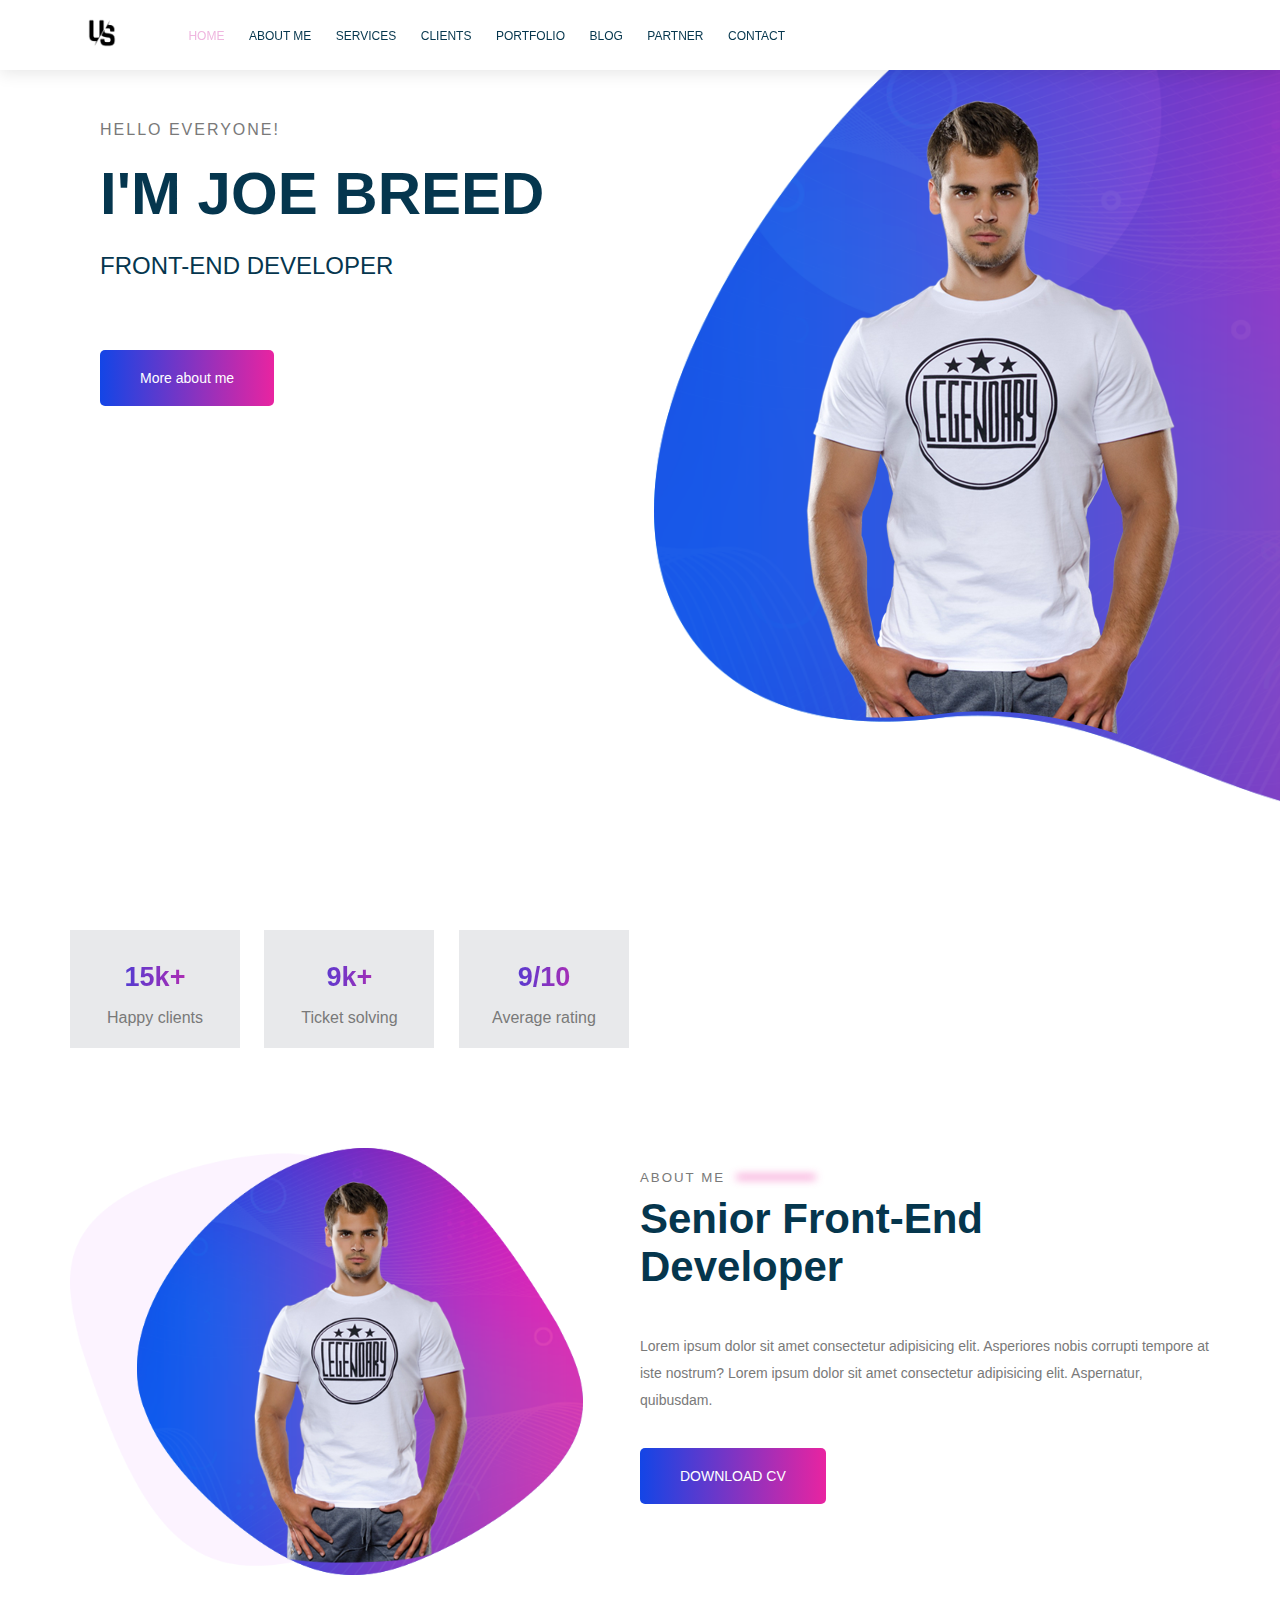
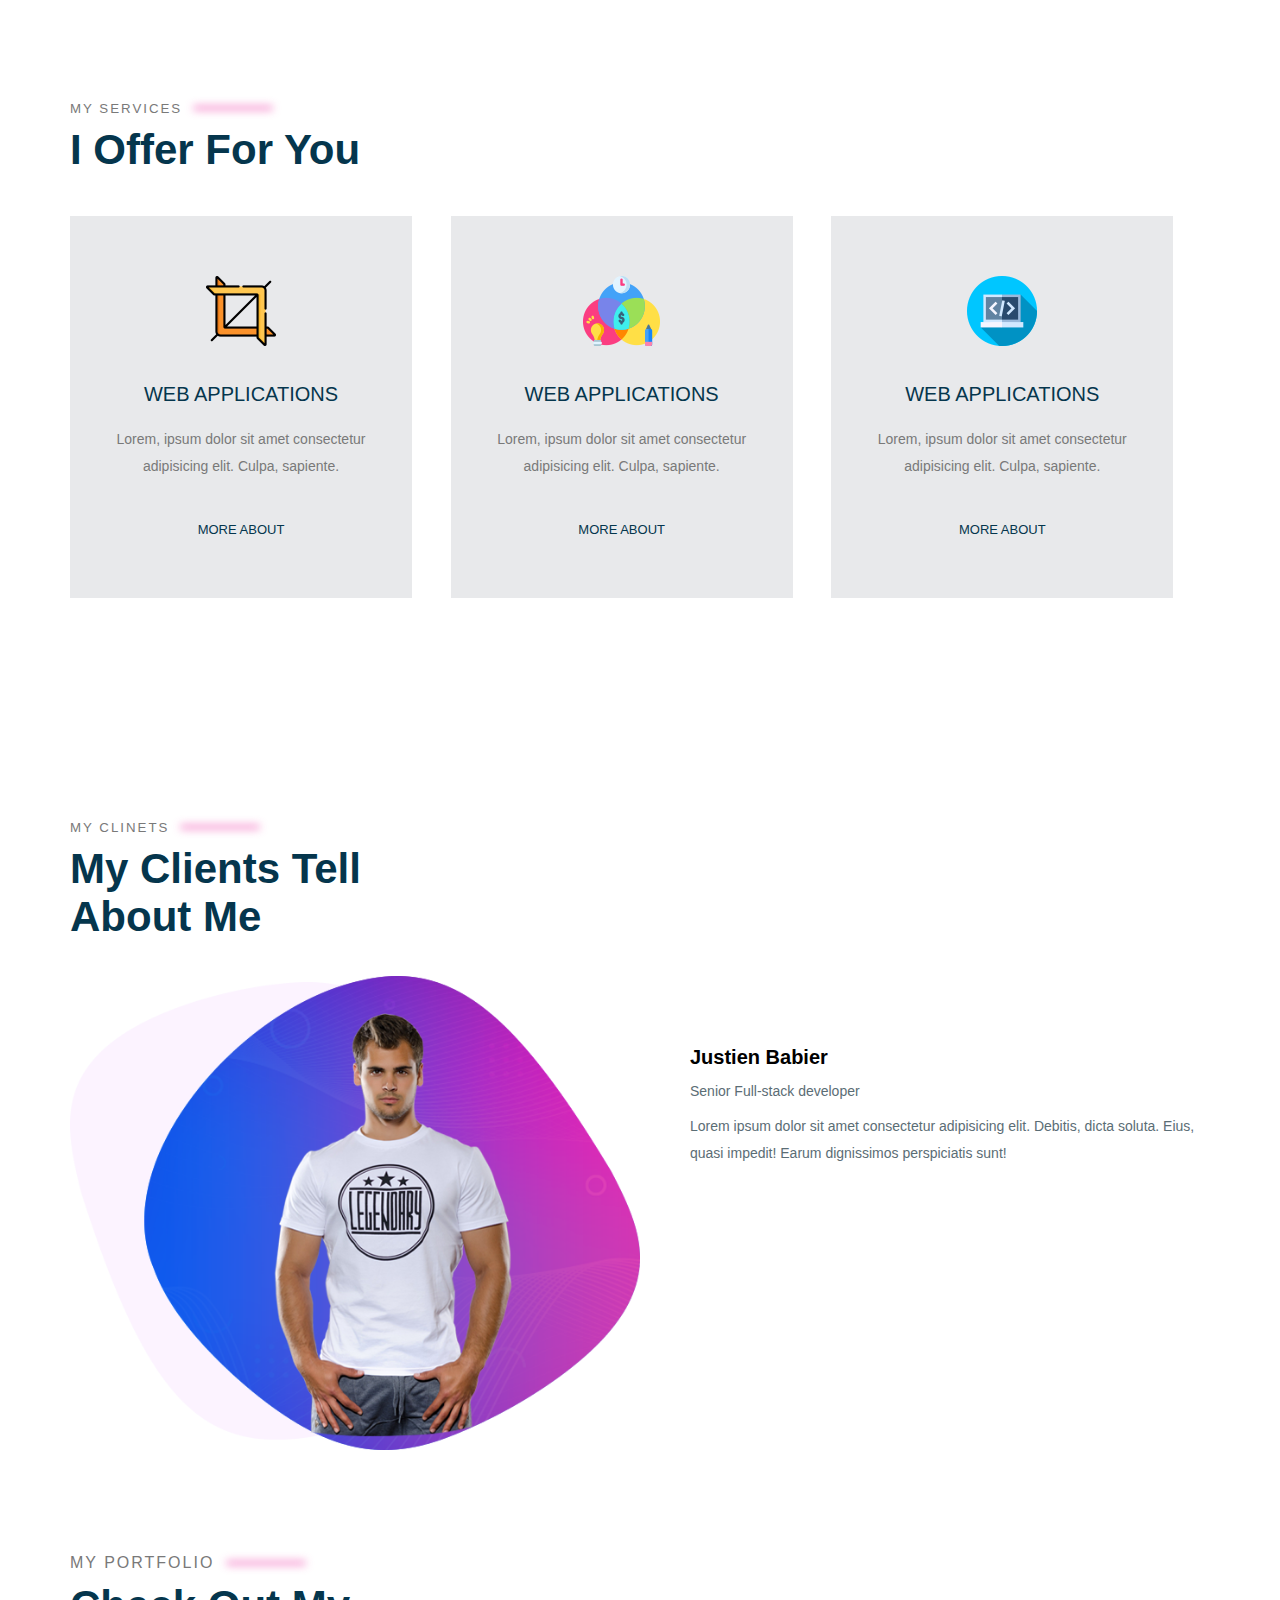
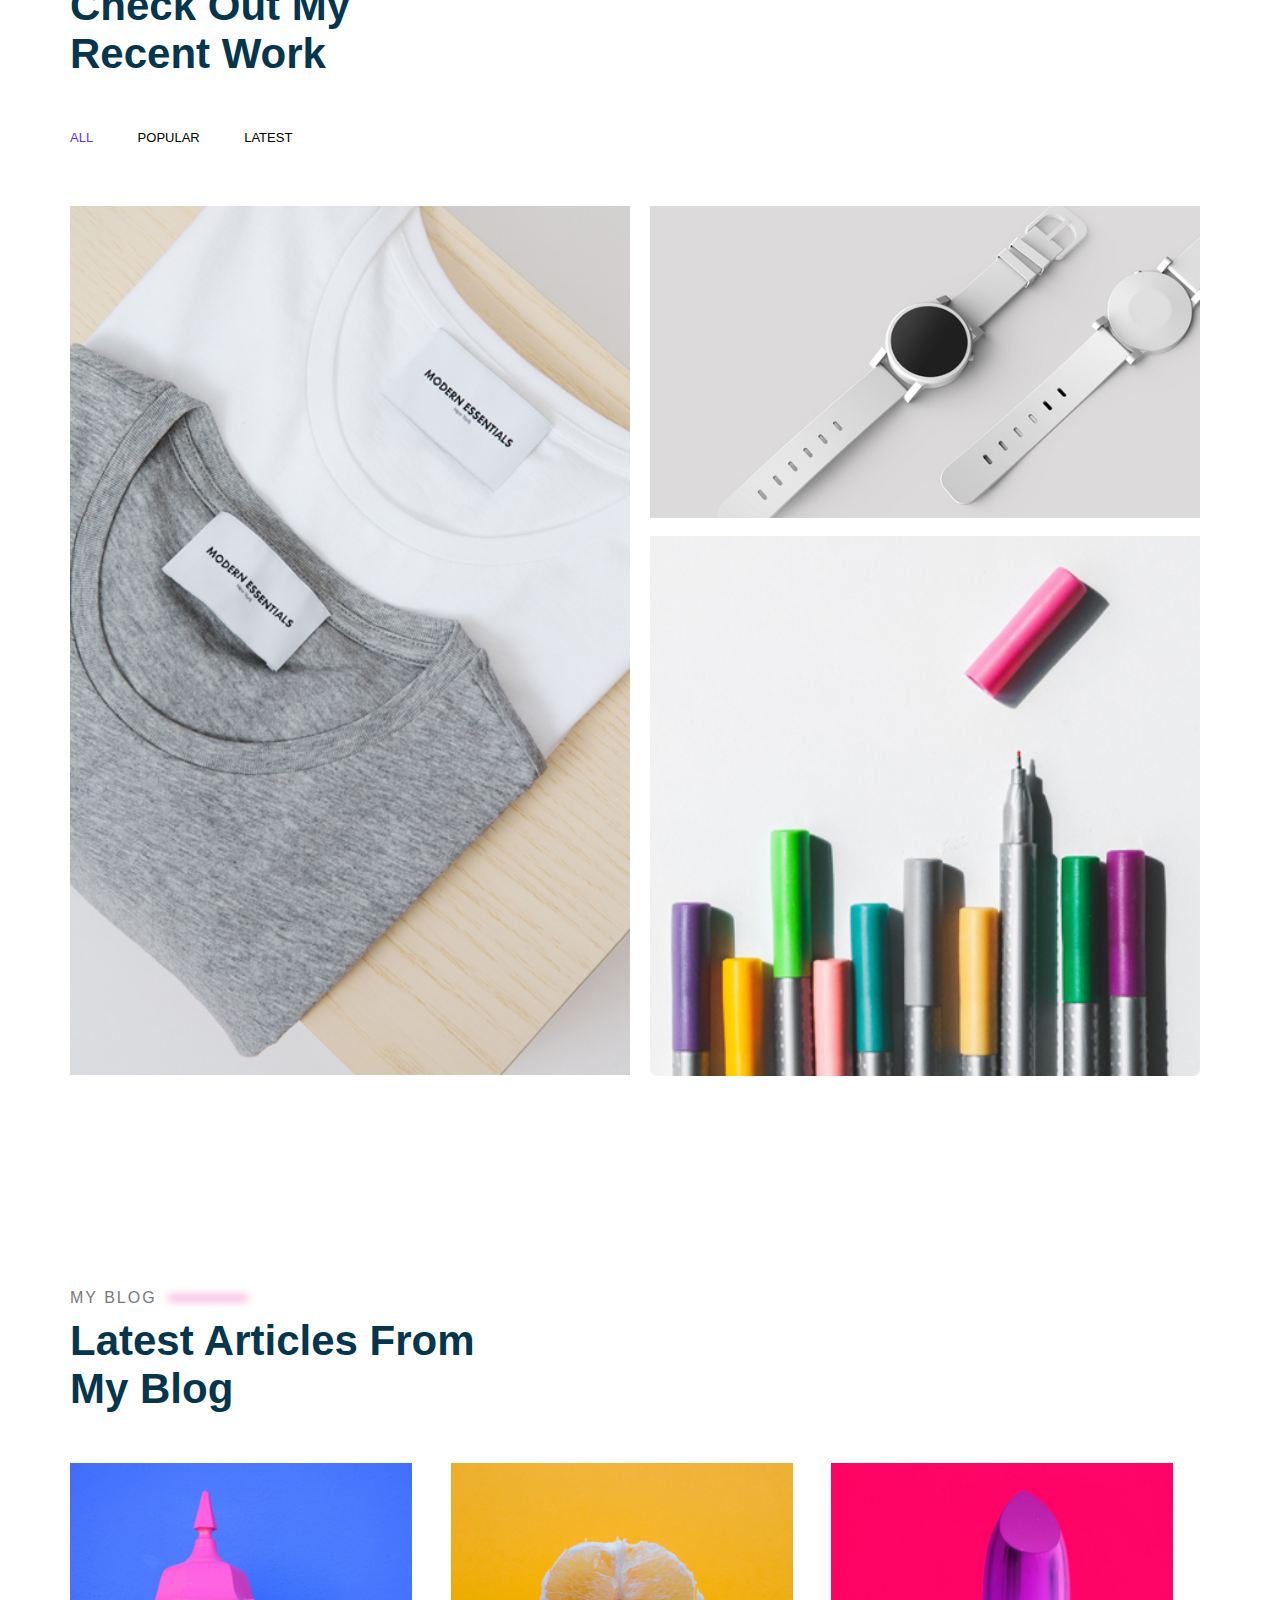
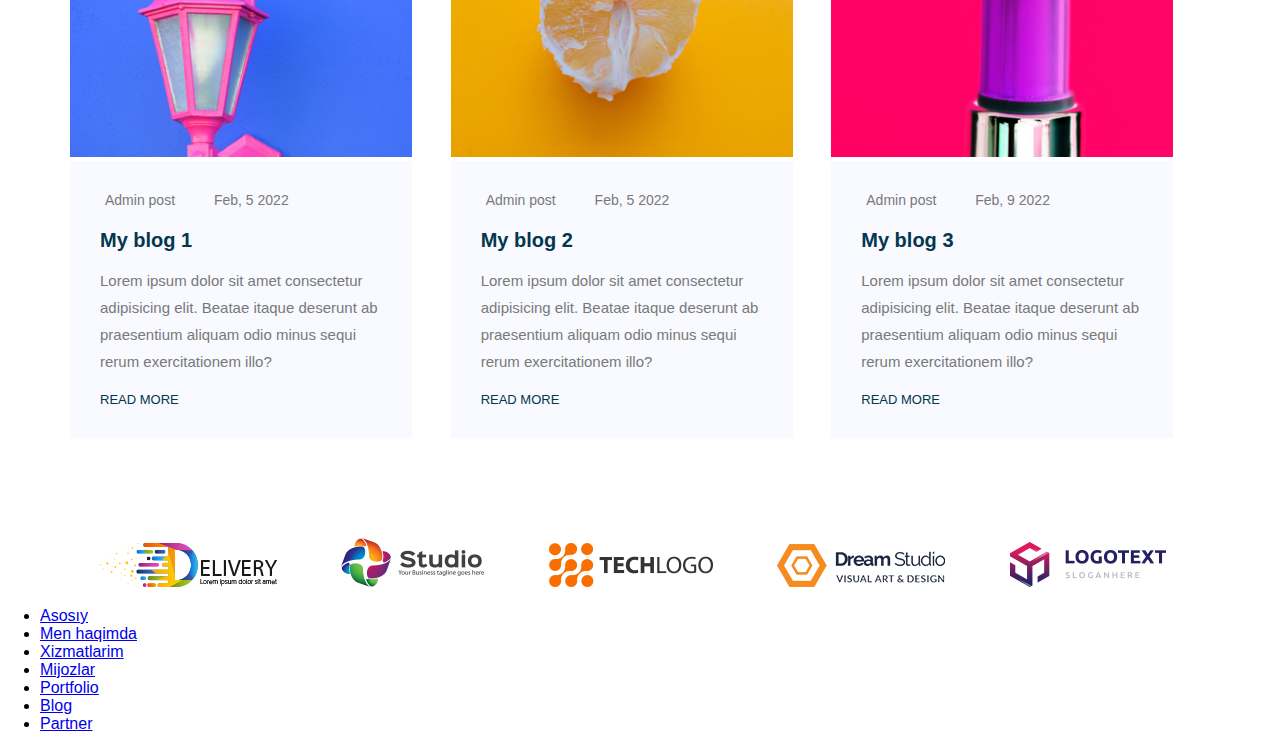
==== index.html @ 33ce3532 "Units mavzusida to'xtadim" ====
<!DOCTYPE html>
<html lang="en">
<head>
    <meta charset="UTF-8">
    <meta http-equiv="X-UA-Compatible" content="IE=edge">
    <meta name="viewport" content="width=device-width, initial-scale=1.0">
    <title>Breed Portfolio</title>
    <link rel="stylesheet" href="css/shared.css">
    <link rel="stylesheet" href="css/main.css">
    <link rel="stylesheet" href="https://cdnjs.cloudflare.com/ajax/libs/font-awesome/6.1.0/css/all.min.css" integrity="sha512-10/jx2EXwxxWqCLX/hHth/vu2KY3jCF70dCQB8TSgNjbCVAC/8vai53GfMDrO2Emgwccf2pJqxct9ehpzG+MTw==" crossorigin="anonymous" referrerpolicy="no-referrer" />
</head>
<body>
    <!-- Header section -->
    <header class="main-header">
        <div class="container">
            <div class="main-header__brand">
                <a href="index.html">
                    <img src="images/logo.png" alt="Logo">
                </a>
            </div>
            <nav class="main-navigation">
                <ul class="main-navigation__items">
                    <li class="main-navigation__item active">
                        <a href="./index.html">Home</a>
                    </li>
                    <li class="main-navigation__item">
                        <a href="#">About me</a>
                    </li>
                    <li class="main-navigation__item">
                        <a href="#">Services</a>
                    </li>
                    <li class="main-navigation__item">
                        <a href="#">Clients</a>
                    </li>
                    <li class="main-navigation__item">
                        <a href="#">Portfolio</a>
                    </li>
                    <li class="main-navigation__item">
                        <a href="#">Blog</a>
                    </li>
                    <li class="main-navigation__item">
                        <a href="#">Partner</a>
                    </li>
                    <li class="main-navigation__item">
                        <a href="./contact.html">Contact</a>
                    </li>
                </ul>
            </nav>
        </div>
    </header>
    <!--/Header section -->

    <!-- Asosiy qism -->
    <div class="main-banner">
        <div class="container">
            <section id="main-section" class="main-section">
                <div class="main-section__info">
                    <h4 class="main-section__welcome to-uppercase">Hello everyone!</h4>
                    <h1 class="main-section__introduction to-uppercase">I'm Joe Breed</h1>
                    <h3 class="main-section__position to-uppercase">Front-end developer</h3>
                    <div class="main-section__social-networks">
                        <a href="#">
                            <i class="fa-brands fa-telegram"></i>
                        </a>
                        <a href="#">
                            <i class="fa-brands fa-github-square"></i>
                        </a>
                        <a href="#">
                            <i class="fa-brands fa-linkedin"></i>
                        </a>
                        <a href="#">
                            <i class="fa-brands fa-youtube"></i>
                        </a>
                    </div>
                    <button type="button" class="main-section__action button">More about me</button>
                </div>
                <div class="main-section__image">
                    <img src="images/me.png" alt="My image">
                </div>
            </section>
            <div class="clearfix"></div>
        </div>
    </div>
    <!-- /Asosiy qism -->

    <!-- Statistics section -->
    <div class="container">
        <section id="statistics" class="statistics">
            <div class="statistics__item">
                <h3 class="statistics__number">
                    15k+
                </h3>
                <p class="statistics__title">
                    Happy clients
                </p>
            </div>
            <div class="statistics__item">
                <h3 class="statistics__number">
                    9k+
                </h3>
                <p class="statistics__title">
                    Ticket solving
                </p>
            </div>
            <div class="statistics__item">
                <h3 class="statistics__number">
                    9/10
                </h3>
                <p class="statistics__title">
                    Average rating    
                </p>
            </div>
        </section>
    </div>
    <!-- /Statistics section -->


    <!-- About me sectıon -->
    <div class="container">
        <section id="about-me" class="about-me">
            <div class="about-me__image">
                <img src="images/about-me.png" alt="About me image">
            </div>
            <div class="about-me__info">
                <h5 class="section-subtitle to-uppercase">
                    About me
                    <span class="blur-line"></span>
                </h5>
                <h3 class="section-title">
                    Senior Front-end <br>
                    developer
                </h3>
                <p class="about-me__description">
                    Lorem ipsum dolor sit amet consectetur adipisicing elit. Asperiores nobis corrupti tempore at iste nostrum? Lorem ipsum dolor sit amet consectetur adipisicing elit. Aspernatur, quibusdam.
                </p>
                <button class="button to-uppercase about-me__action">
                    Download CV
                </button>
            </div>
        </section>
        <div class="clearfix"></div>
    </div>
    <!-- /About me sectıon -->

    <!-- My services section -->
    <div class="container">
        <section id="services" class="services">
            <h5 class="section-subtitle">My services
                <span class="blur-line"></span>
            </h5>
            <h3 class="section-title">
                I offer for you
            </h3>
            <div class="services-cards">
                <div class="service-card">
                    <img src="images/service-1.png" alt="image 1" class="service-card__icon">
                    <h5 class="service-card__title"> Web applications</h5>
                    <p class="service-card__description">
                        Lorem, ipsum dolor sit amet consectetur adipisicing elit. Culpa, sapiente.
                    </p>
                    <a href="" class="service-card__link">More about</a>
                </div>
                <div class="service-card">
                    <img src="images/service-2.png" alt="image 1" class="service-card__icon">
                    <h5 class="service-card__title"> Web applications</h5>
                    <p class="service-card__description">
                        Lorem, ipsum dolor sit amet consectetur adipisicing elit. Culpa, sapiente.
                    </p>
                    <a href="" class="service-card__link">More about</a>
                </div>
                <div class="service-card">
                    <img src="images/service-3.png" alt="image 1" class="service-card__icon">
                    <h5 class="service-card__title"> Web applications</h5>
                    <p class="service-card__description">
                        Lorem, ipsum dolor sit amet consectetur adipisicing elit. Culpa, sapiente.
                    </p>
                    <a href="" class="service-card__link">More about</a>
                </div>
            </div>
        </section>
    </div>
    <!-- /My services section -->

    <!-- Testimonial section -->
    <div class="container">
        <section id="clients" class="clients">
            <h5 class="section-subtitle">
                My clinets
                <span class="blur-line"></span>
            </h5>
            <h2 class="section-title">My clients tell <br> about me</h2>
            <div class="client-items">
                <div class="client-item">
                    <div class="client-item__image">
                        <img src="images/about-me.png" alt="Client image">
                    </div>
                    <div class="client-item__info">
                        <h3 class="client-item__name">
                            Justien Babier
                        </h3>
                        <p class="client-item__position">
                            Senior Full-stack developer
                        </p>
                        <p class="client-item__review">
                            Lorem ipsum dolor sit amet consectetur adipisicing elit. Debitis, dicta soluta. Eius, quasi impedit! Earum dignissimos perspiciatis sunt!
                        </p>
                        <div class="client-item__rate">
                            <i class="fas fa-star"></i>
                            <i class="fas fa-star"></i>
                            <i class="fas fa-star"></i>
                            <i class="fas fa-star"></i>
                            <i class="fas fa-star"></i>
                        </div>
                    </div>
                </div>
            </div>
        </section>
        <div class="clearfix"></div>
    </div>
    <!-- /Testimonial section -->

    <!-- Portfolio sectıon -->
    <div class="container">
        <section id="portfolio" class="portfolio">
            <div class="section-subtitle">
                My portfolio
                <span class="blur-line"></span>
            </div>
            <div class="section-title">
                Check out my <br> recent work
            </div>
            <ul class="portfolio-filters">
                <li class="portfolio-filter__item active">
                    All
                </li>
                <li class="portfolio-filter__item">
                    Popular
                </li>
                <li class="portfolio-filter__item">
                    Latest
                </li>
            </ul>
            <div class="portfolio-items">
                <div class="portfolio-item portfolio-item-1">
                    <img src="images/portfolio-1.jpg" alt="Portfolio image" class="portfolio-item__image">
                    <div class="portfolio-item__overlay">

                    </div>
                    <div class="portfolio-item__info">
                        <h3>
                            <a href="#">Portfolio 1</a>
                        </h3>
                        <p>About portfolio</p>
                    </div>
                </div>
                <div class="portfolio-item portfolio-item-2">
                    <img src="images/portfolio-2.jpg" alt="Portfolio image" class="portfolio-item__image">
                    <div class="portfolio-item__overlay">

                    </div>
                    <div class="portfolio-item__info">
                        <h3>
                            <a href="#">Portfolio 2</a>
                        </h3>
                        <p>About portfolio</p>
                    </div>
                </div>
                <div class="portfolio-item portfolio-item-3">
                    <img src="images/portfolio-3.jpg" alt="Portfolio image" class="portfolio-item__image">
                    <div class="portfolio-item__overlay">

                    </div>
                    <div class="portfolio-item__info">
                        <h3>
                            <a href="#">Portfolio 3</a>
                        </h3>
                        <p>About portfolio</p>
                    </div>
                </div>
                
            </div>
        </section>
    </div>
    <!-- /Portfolio sectıon -->

    <!-- Blog sectıon -->
    <div class="container">
        <section id="blog" class="blog">
            <div class="section-subtitle">
                My blog
                <span class="blur-line"></span>
            </div>
            <div class="section-title">
                Latest articles from <br> my blog
            </div>
            <div class="blog-items">
                <div class="blog-item">
                    <div class="blog-item__image">
                        <img src="images/blog-1.jpg" alt="Blog image">
                    </div>
                    <div class="blog-item__info">
                        <div class="blog-item__main-info">
                            <span class="blog-item__author">
                                <i class="fa fa-user"></i>
                                Admin post
                            </span>
                            <span class="blog-item__date">
                                <i class="fa fa-calendar"></i>
                                Feb, 5 2022
                            </span>
                        </div>
                        <h5 class="blog-item__title">
                            My blog 1
                        </h5>
                        <p class="blog-item__description">
                            Lorem ipsum dolor sit amet consectetur adipisicing elit. Beatae itaque deserunt ab praesentium aliquam odio minus sequi rerum exercitationem illo?
                        </p>
                        <a href="#" class="blog-item__learn-more">Read more</a>
                    </div>
                </div>
                <div class="blog-item">
                    <div class="blog-item__image">
                        <img src="images/blog-2.jpg" alt="Blog image">
                    </div>
                    <div class="blog-item__info">
                        <div class="blog-item__main-info">
                            <span class="blog-item__author">
                                <i class="fa fa-user"></i>
                                Admin post
                            </span>
                            <span class="blog-item__date">
                                <i class="fa fa-calendar"></i>
                                Feb, 5 2022
                            </span>
                        </div>
                        <h5 class="blog-item__title">
                            My blog 2
                        </h5>
                        <p class="blog-item__description">
                            Lorem ipsum dolor sit amet consectetur adipisicing elit. Beatae itaque deserunt ab praesentium aliquam odio minus sequi rerum exercitationem illo?
                        </p>
                        <a href="#" class="blog-item__learn-more">Read more</a>
                    </div>
                </div>
                <div class="blog-item">
                    <div class="blog-item__image">
                        <img src="images/blog-3.jpg" alt="Blog image">
                    </div>
                    <div class="blog-item__info">
                        <div class="blog-item__main-info">
                            <span class="blog-item__author">
                                <i class="fa fa-user"></i>
                                Admin post
                            </span>
                            <span class="blog-item__date">
                                <i class="fa fa-calendar"></i>
                                Feb, 9 2022
                            </span>
                        </div>
                        <h5 class="blog-item__title">
                            My blog 3
                        </h5>
                        <p class="blog-item__description">
                            Lorem ipsum dolor sit amet consectetur adipisicing elit. Beatae itaque deserunt ab praesentium aliquam odio minus sequi rerum exercitationem illo?
                        </p>
                        <a href="#" class="blog-item__learn-more">Read more</a>
                    </div>
                </div>
            </div>

        </section>
    </div>
    <!-- /Blog sectıon -->

    <!-- Partner sectıon -->
    <div class="container">
        <section id="partners" class="partners">
            <div class="partner">
                <img src="images/partner-1.png" alt="Partner image">
            </div>
            <div class="partner">
                <img src="images/partner-2.png" alt="Partner image">
            </div>
            <div class="partner">
                <img src="images/partner-3.png" alt="Partner image">
            </div>
            <div class="partner">
                <img src="images/partner-4.png" alt="Partner image">
            </div>
            <div class="partner">
                <img src="images/partner-5.png" alt="Partner image">
            </div>
        </section>
    </div>
    <!-- /Partner sectıon -->

    <!-- Footer section -->
    <footer id="footer">
        <ul>
            <li>
                <a href="#">Asosıy</a>
            </li>
            <li>
                <a href="#">Men haqimda</a>
            </li>
            <li>
                <a href="#">Xizmatlarim</a>
            </li>
            <li>
                <a href="#">Mijozlar</a>
            </li>
            <li>
                <a href="#">Portfolio</a>
            </li>
            <li>
                <a href="#">Blog</a>
            </li>
            <li>
                <a href="#">Partner</a>
            </li>
        </ul>
    </footer>
    <!-- /Footer section -->







</body>
</html>
---- css/shared.css ----
/* Core styles */
body{
    margin: 0;
    font-family: sans-serif;
}
.container{
    width: 1140px;
    margin: 0 auto;
}
.to-uppercase{
    text-transform: uppercase;
}
.clearfix{
    clear: both;
}
.section-subtitle{
    letter-spacing: 2px;
    font-weight: 500;
    margin-bottom: 10px;
    color: #797979;
    text-transform: uppercase;
}
.section-title {
    text-transform: capitalize;
    color: #05364d;
    margin-top: 5px;
    font-size: 42px;
    font-weight: 700;
}
.button{
    background: 
    linear-gradient(to right, 
    #1345e6 0%, 
    #ed239f 51%, 
    #1345e6 100%);
    background-size: 200% auto;
    border: none;
    color: white;
    font-weight: 500;
    font-size: 14px;
    padding: 20px 40px;
    border-radius: 5px;
    cursor: pointer;
}
.button:hover {
    background-position: right center;
}
.blur-line{
    display: inline-block;
    position: relative;
    top: -3px;
    margin-left: 5px;
    width: 80px;
    height: 4px;
    background-color: rgba(237,35,159,0.6);
    filter: blur(4px);
    border-radius: 4px;
}
/* Core styles */

/* Main navigation styles */
.main-header {
    position: fixed;
    background-color: #fff;
    left: 0;
    top: 0;
    width: 100%;
    box-shadow: 0px 3px 16px 0px rgb(0 0 0 / 10%);
    z-index: 10;
}
.main-header__brand{
    display: inline-block;
    vertical-align: middle;
}
.main-header__brand img{
    width: 64px;
}
.main-navigation{
    display: inline-block;
    vertical-align: middle;
}
.main-navigation__item{
    display: inline-block;
    padding: 10px;
}
.main-navigation__item a{
    text-decoration: none;
    color: #05364d;
    text-transform: uppercase;
    font-size: 12px;
    font-weight: 500;
}
.main-navigation__item a:hover{
    color: #efb6df;
}
.main-navigation__item.active a{
    color: #efb6df;
}
/* Main navigation styles */
---- css/main.css ----
/* Main section styles */
.main-banner {
    background: url("../images/main-banner.png") 
    no-repeat
    center;
    background-position: center;
    background-size: cover;
    min-height: 830px;
}
.main-section{
    padding: 100px 30px;
}
.main-section > div{
    width: 50%;
    float: left;
}
.main-section__image{
    text-align: right;
}
.main-section__welcome{
    font-size: 16px;
    margin-bottom: 20px;
    font-weight: 400;
    letter-spacing: 2px;
    color: #797979;
}
.main-section__introduction{
    margin: 20px 0;
    font-size: 60px;
    font-weight: 600;
    color: #05364E;
}
.main-section__position{
    color: #05364E;
    font-size: 24px;
    font-weight: 300;
    margin-bottom: 20px;
}
.main-section__action{
    margin-top: 30px;
}
.main-section__social-networks a{
    cursor: pointer;
    color: #8fa1aa;
    display: inline-block;
    margin-top: 16px;
    font-size: 20px;
    margin-right: 16px;    
}
.main-section__social-networks a:hover i{
    color: blue;
}
/* Main section styles */

/* Statistics */
.statistics{
    padding-top: 100px;
}
.statistics__item{
    display: inline-block;
    width: 150px;
    background-color: #e8e9eb;
    padding: 5px 10px;
    text-align: center;
    margin-right: 20px;
}
.statistics__number{
    font-size: 27px;
    margin-bottom: 5px;
    background: linear-gradient(90deg, #1345e6 0%, #ed239f 100%);
    -webkit-background-clip: text;
    -webkit-text-fill-color: transparent;
}
.statistics__title{
    color: #797979;
    font-weight: 300;
    font-size: 16px;

}
/* Statistics */

/* About me section */
.about-me{
    padding: 100px 0;
}
.about-me > div{
    width: 50%;
    float: left;
}
.about-me__image img{
    width: 90%;
}

.about-me__description {
    font-size: 14px;
    font-weight: 300;
    color: #797979;
    line-height: 27px;
}
.about-me__action{
    margin-top: 20px;
}
/* About me section */

/* Services section */
.services{
    padding: 100px 0;
}
.service-card{
    display: inline-block;
    width: 30%;
    padding: 60px 30px;
    background-color: #e8e9eb;
    margin-right: 3%;
    text-align: center;
    box-sizing: border-box;
}
.service-card__title{
    color: #05364d;
    font-size: 20px;
    font-weight: 500;
    margin-bottom: 20px;
    text-transform: uppercase;
}
.service-card__description{
    font-size: 14px;
    line-height: 27px;
    font-weight: 300;
    color: #797979;
    margin-bottom: 40px;
}
.service-card__link {
    font-size: 13px;
    font-weight: 500;
    text-transform: uppercase;
    color: #05364d;
    text-decoration: none;
}
.service-card:hover {
    background-color: #5f30ff;
    cursor: pointer;
}
.service-card:hover .service-card__title,
.service-card:hover .service-card__description,
.service-card:hover .service-card__link {
    color: white;

}
/* Services section */

/* Clinets section */
.clients{
    padding: 100px 0;
}
.client-item > div {
    width: 50%;
    float: left;
    box-sizing: border-box;
}
.client-item__image img {
    width: 100%;
}
.client-item__info {
    padding: 50px 0 0 50px;
}
.client-item__name {
    font-size: 20px;
    margin-bottom: 4px;
}
.client-item__position {
    font-size: 14px;
    font-weight: 300;
    color: #5b6d75;
}
.client-item__review {
    font-size: 14px;
    line-height: 27px;
    font-weight: 300;
    color: #5b6d75;
}
.client-item__rate {
    color: #FFD805;
}
/* Clinets section */

/* Portfolio section */
.portfolio{
    padding: 100px 0;
}
.portfolio-filters{
    list-style: none;
    padding-left: 0;
    margin-top: 50px;
}
.portfolio-filters li{
    display: inline-block;
    margin-right: 40px;
    font-size: 13px;
    font-weight: 400;
    text-transform: uppercase;
    cursor: pointer;
    font-weight: 500;
}
.portfolio-filters li.active{
    color: #5f30ff;
}
.portfolio-items{
    margin-top: 50px;
    position: relative;
}
.portfolio-item{
    position: relative;
    display: inline-block;
    width: 50%;
    padding: 10px;
    box-sizing: border-box;
}
.portfolio-item-1{
    padding-left: 0;
}
.portfolio-item-2{
    position: absolute;
    top: 0;
    right: 0;
}
.portfolio-item-3{
    position: absolute;
    top: 330px;
    right: 0;
}
.portfolio-item__image{
    width: 100%;
}
.portfolio-item__overlay{
    position: absolute;
    top: 0;
    left: 0;
    height: 100%;
    width: 100%;
    background: rgba(19,69,230,0.9);
    z-index: 1;
    visibility: hidden;
}
.portfolio-item__info {
    position: absolute;
    bottom: 44px;
    left: 80px;
    color: white;
    visibility: hidden;
    z-index: 1;
    cursor: pointer;
}
.portfolio-item__info a {
    color: #fff;
    text-decoration: none;
}
.portfolio-item:hover .portfolio-item__overlay {
    visibility: visible;
    top: 20px;
    left: 20px;
}
.portfolio-item:hover .portfolio-item__info {
    visibility: visible;
    bottom: 24px;
    left: 60px;
}
/* Portfolio section */

/* Blog section */
.blog {
    padding-top: 100px;
}
.blog-items{
    margin-top: 50px;
}
.blog-item {
    display: inline-block;
    width: 30%;
    margin-right: 3%;
    box-sizing: border-box;
}
.blog-item:hover {
    box-shadow: 0px 10px 20px rgb(5 54 77 / 10%);
}
.blog-item__image {
    overflow: hidden;
    transition: 1s ease;
}
.blog-item:hover .blog-item__image img{
    transform: scale(1.1);
}
.blog-item__image img {
    width: 100%;
}
.blog-item__info {
    background-color: #F8FAFF;
    padding: 30px;
    color: #797979;
}
.blog-item__main-info span {
    font-size: 14px;
    margin-right: 30px;
    font-weight: lighter;
}

.blog-item__info span i {
    margin-right: 5px;
}
.blog-item__title {
    font-size: 20px;
    margin-top: 20px;
    margin-bottom: 15px;
    color: #05364d;
    font-weight: 700;
}

.blog-item__description {
    line-height: 27px;
    font-weight: lighter;
    font-size: 15px;
}
.blog-item__learn-more {
    font-size: 13px;
    font-weight: 500;
    text-transform: uppercase;
    color: #05364d;
    cursor: pointer;
    text-decoration: none;
}
.blog-item__learn-more:hover {
    color: #ed239f;
}
/* Blog section */

/* Partners section */
.partners{
    padding-top: 100px;
}
.partner {
    display: inline-block;
    padding: 0 30px;
}
/* Partners section */
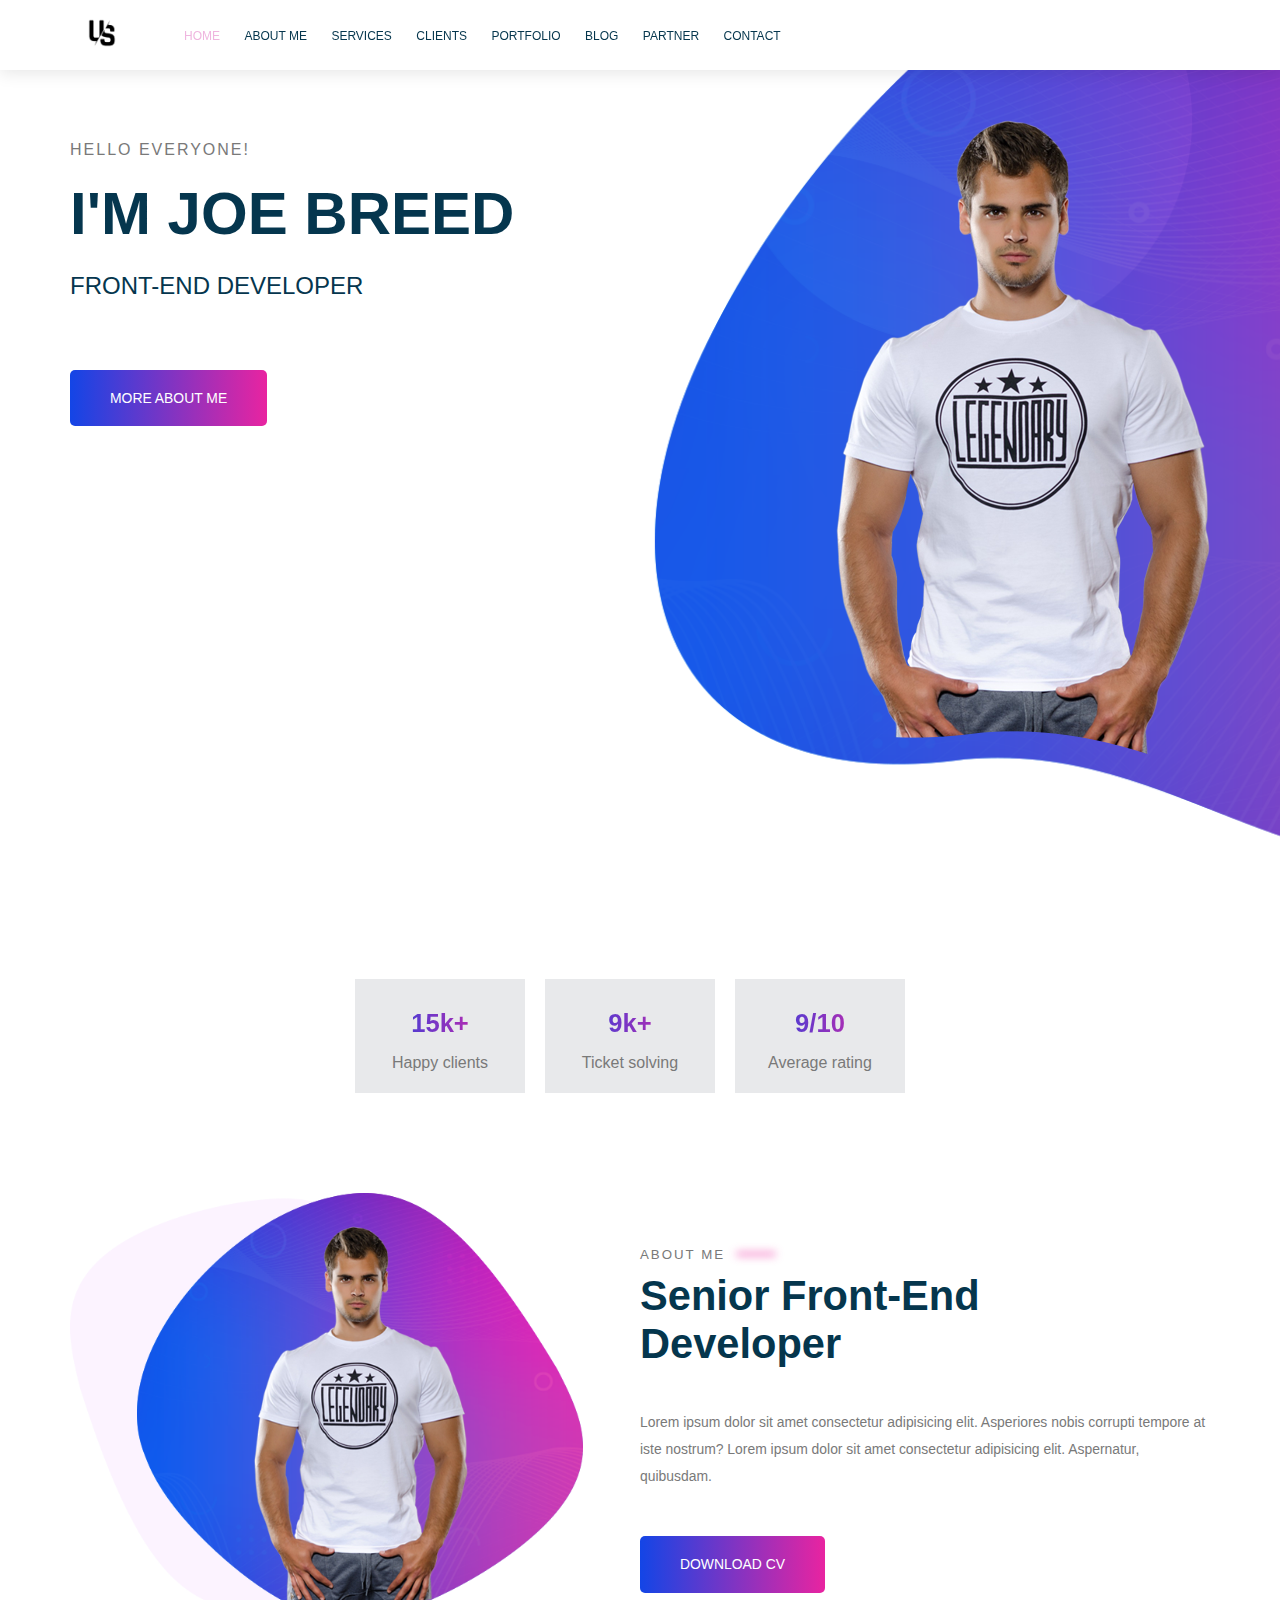
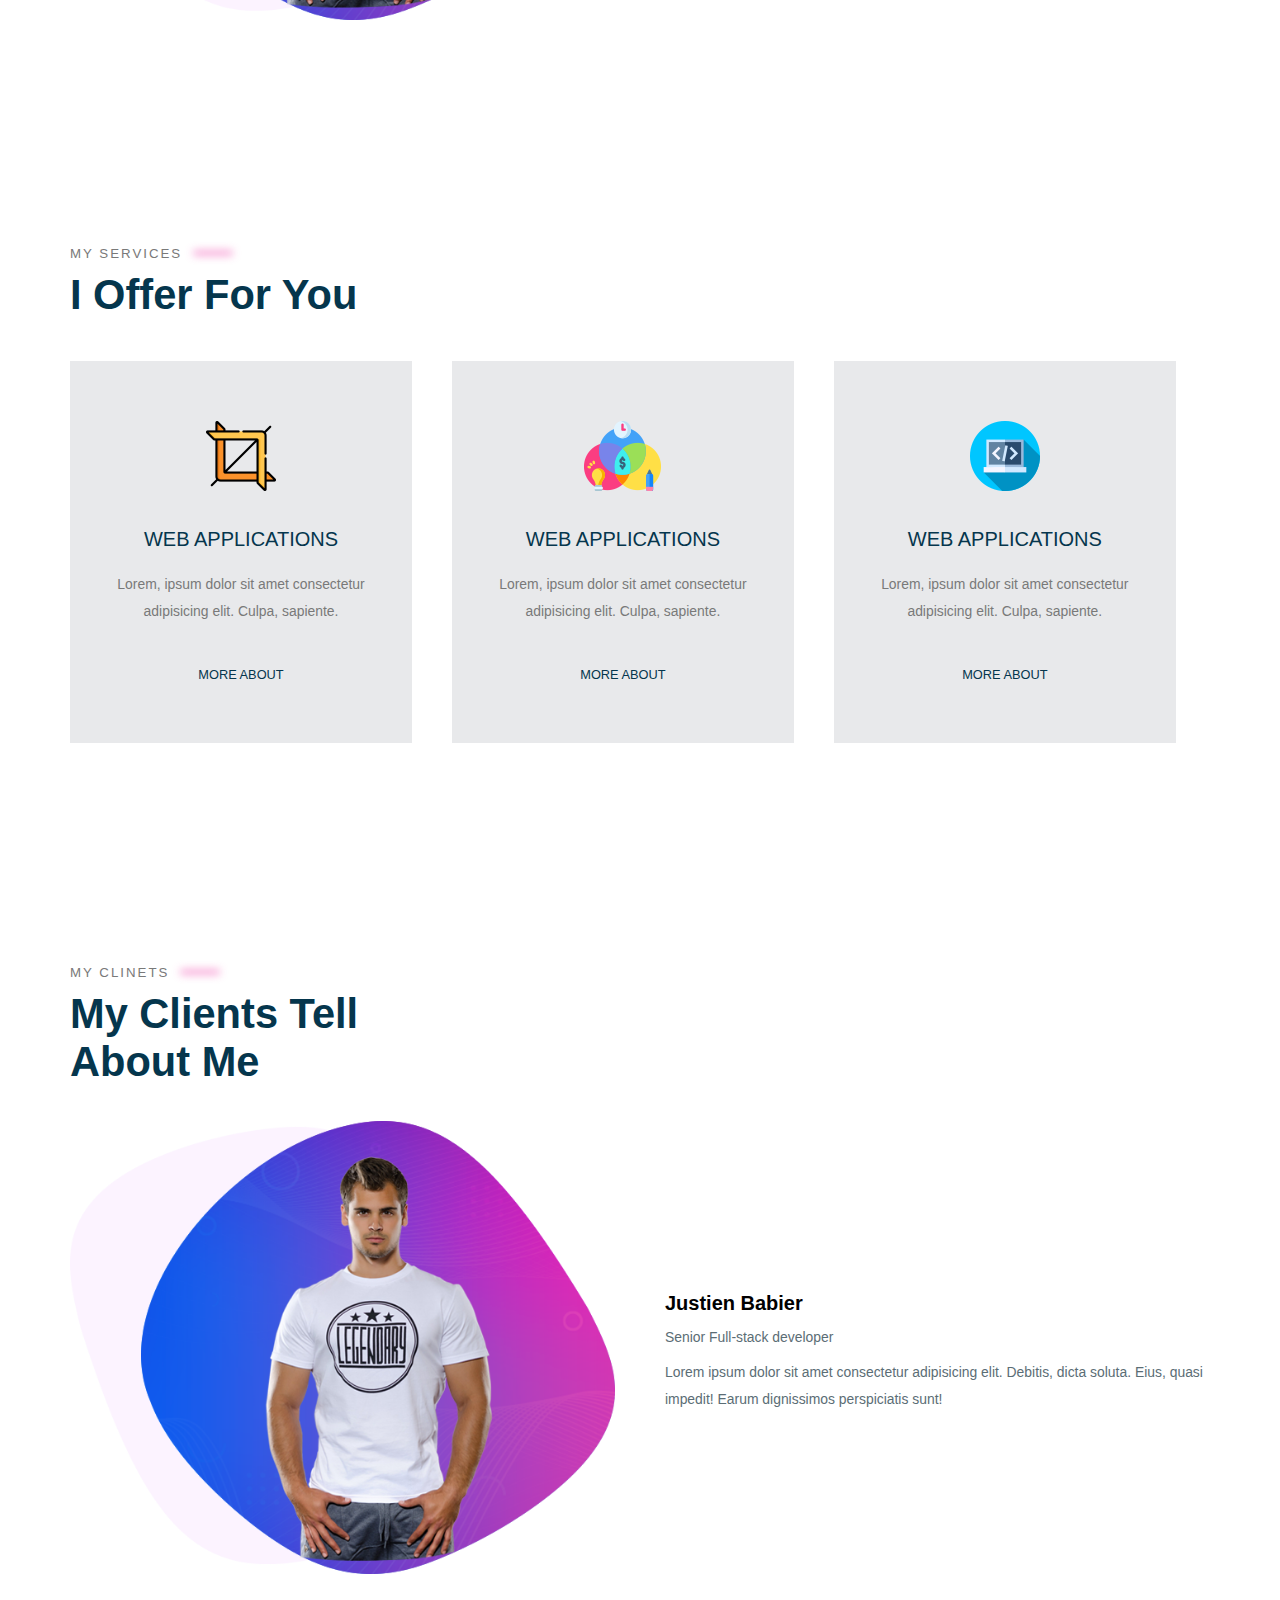
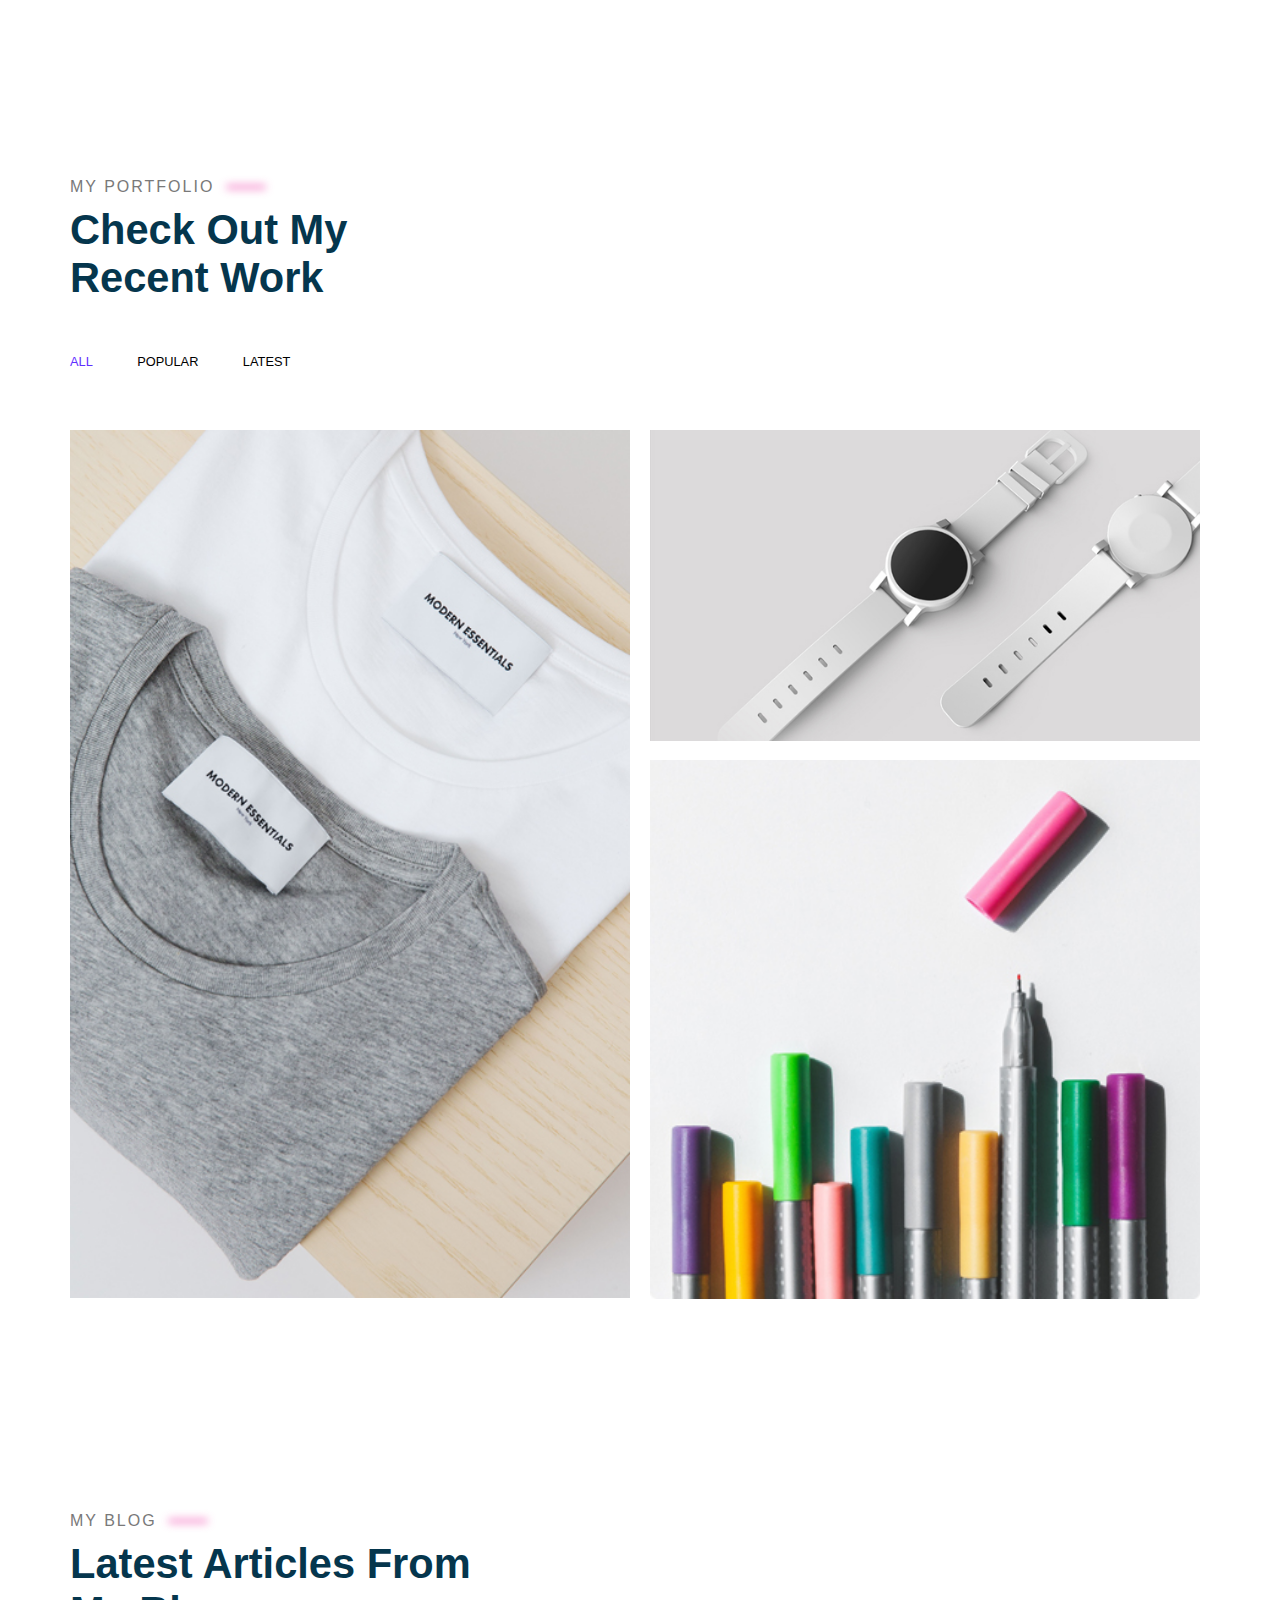
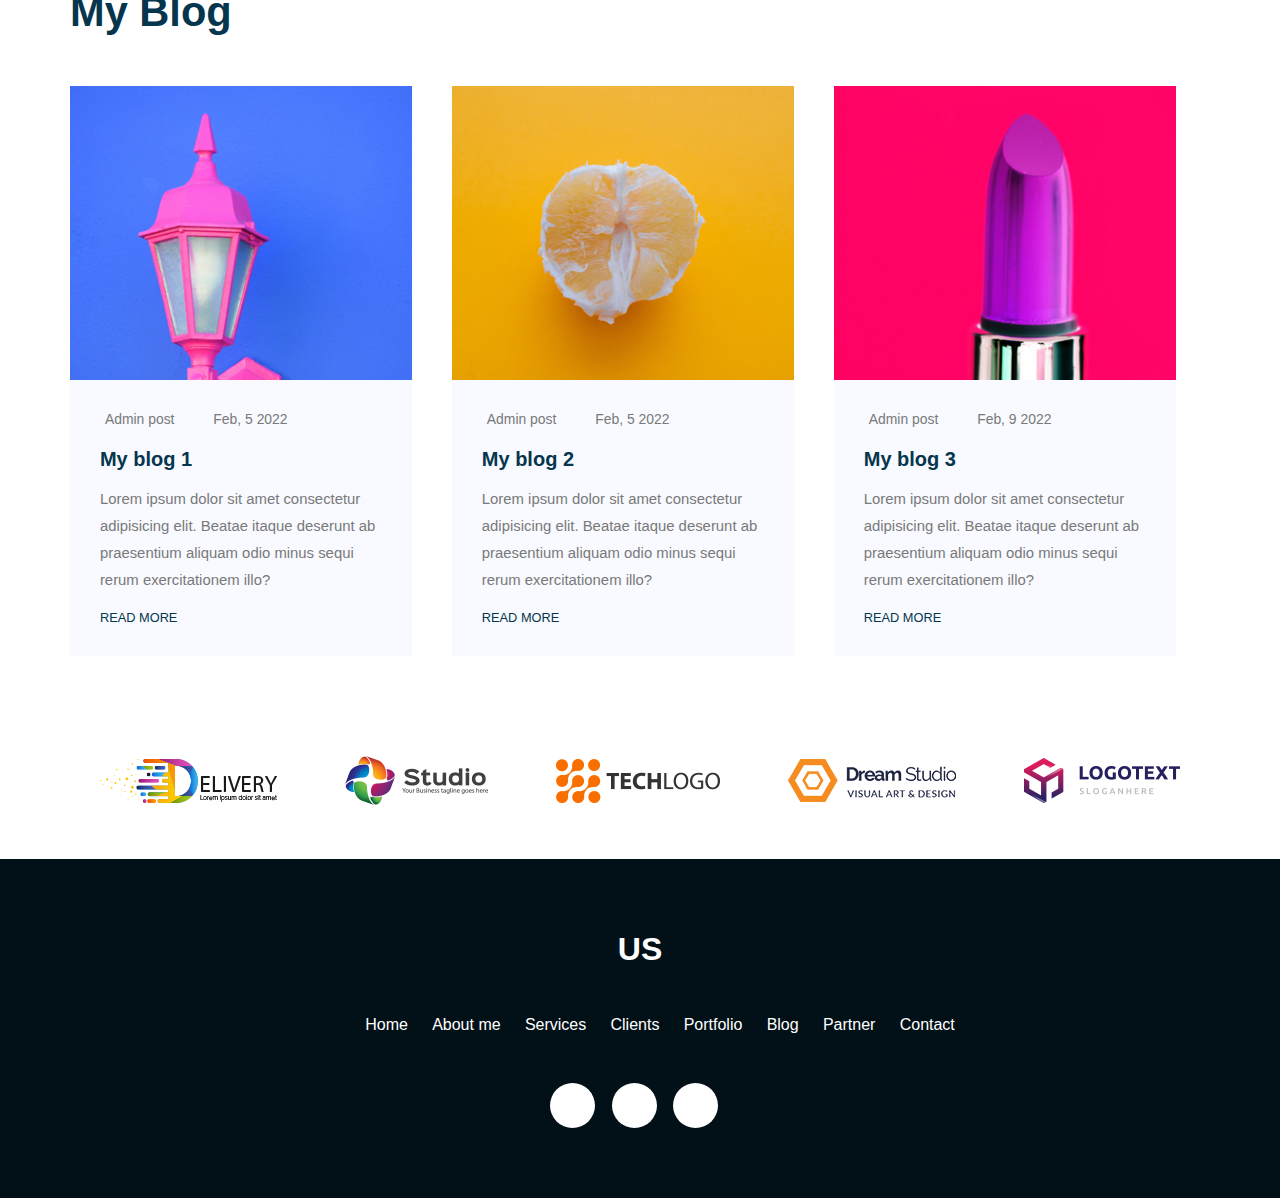
==== commit 25f60065: "Finished" ====
--- a/index.html
+++ b/index.html
@@ -24,28 +24,33 @@
                         <a href="./index.html">Home</a>
                     </li>
                     <li class="main-navigation__item">
-                        <a href="#">About me</a>
-                    </li>
-                    <li class="main-navigation__item">
-                        <a href="#">Services</a>
-                    </li>
-                    <li class="main-navigation__item">
-                        <a href="#">Clients</a>
-                    </li>
-                    <li class="main-navigation__item">
-                        <a href="#">Portfolio</a>
-                    </li>
-                    <li class="main-navigation__item">
-                        <a href="#">Blog</a>
-                    </li>
-                    <li class="main-navigation__item">
-                        <a href="#">Partner</a>
+                        <a href="#about-me">About me</a>
+                    </li>
+                    <li class="main-navigation__item">
+                        <a href="#services">Services</a>
+                    </li>
+                    <li class="main-navigation__item">
+                        <a href="#clients">Clients</a>
+                    </li>
+                    <li class="main-navigation__item">
+                        <a href="#portfolio">Portfolio</a>
+                    </li>
+                    <li class="main-navigation__item">
+                        <a href="#blog">Blog</a>
+                    </li>
+                    <li class="main-navigation__item">
+                        <a href="#partners">Partner</a>
                     </li>
                     <li class="main-navigation__item">
                         <a href="./contact.html">Contact</a>
                     </li>
                 </ul>
             </nav>
+            <div class="main-hamburger">
+                <span>
+                    <i class="fa-solid fa-bars"></i>
+                </span>
+            </div>
         </div>
     </header>
     <!--/Header section -->
@@ -72,7 +77,7 @@
                             <i class="fa-brands fa-youtube"></i>
                         </a>
                     </div>
-                    <button type="button" class="main-section__action button">More about me</button>
+                    <button type="button" class="main-section__action button to-uppercase">More about me</button>
                 </div>
                 <div class="main-section__image">
                     <img src="images/me.png" alt="My image">
@@ -395,38 +400,60 @@
     <!-- /Partner sectıon -->
 
     <!-- Footer section -->
-    <footer id="footer">
-        <ul>
-            <li>
-                <a href="#">Asosıy</a>
-            </li>
-            <li>
-                <a href="#">Men haqimda</a>
-            </li>
-            <li>
-                <a href="#">Xizmatlarim</a>
-            </li>
-            <li>
-                <a href="#">Mijozlar</a>
-            </li>
-            <li>
-                <a href="#">Portfolio</a>
-            </li>
-            <li>
-                <a href="#">Blog</a>
-            </li>
-            <li>
-                <a href="#">Partner</a>
-            </li>
-        </ul>
+    <footer id="footer" class="footer">
+        <div class="container">
+            <div class="footer__brand">
+               <h1>
+                    US
+               </h1>
+            </div>
+            <nav class="footer__navigation">
+                <ul class="footer-navigation__items">
+                    <li class="footer-navigation__item">
+                        <a href="./index.html">Home</a>
+                    </li>
+                    <li class="footer-navigation__item">
+                        <a href="#">About me</a>
+                    </li>
+                    <li class="footer-navigation__item">
+                        <a href="#">Services</a>
+                    </li>
+                    <li class="footer-navigation__item">
+                        <a href="#">Clients</a>
+                    </li>
+                    <li class="footer-navigation__item">
+                        <a href="#">Portfolio</a>
+                    </li>
+                    <li class="footer-navigation__item">
+                        <a href="#">Blog</a>
+                    </li>
+                    <li class="footer-navigation__item">
+                        <a href="#">Partner</a>
+                    </li>
+                    <li class="footer-navigation__item">
+                        <a href="./contact.html">Contact</a>
+                    </li>
+                </ul>
+            </nav>
+            <ul class="footer__socials">
+                <li class="footer__social">
+                    <a href="#">
+                        <i class="fab fa-telegram"></i>
+                    </a>
+                </li>
+                <li class="footer__social">
+                    <a href="#">
+                        <i class="fab fa-instagram"></i>
+                    </a>
+                </li>
+                <li class="footer__social">
+                    <a href="#">
+                        <i class="fab fa-youtube"></i>
+                    </a>
+                </li>
+            </ul>
+        </div>
     </footer>
     <!-- /Footer section -->
-
-
-
-
-
-
-
 </body>
 </html>--- a/css/shared.css
+++ b/css/shared.css
@@ -1,7 +1,161 @@
+/* Fonts */
+
+@font-face {
+    font-family: 'Roboto';
+    src: url('../fonts/Roboto-BoldItalic.eot');
+    src: url('../fonts/Roboto-BoldItalic.eot?#iefix') format('embedded-opentype'),
+        url('../fonts/Roboto-BoldItalic.woff2') format('woff2'),
+        url('../fonts/Roboto-BoldItalic.woff') format('woff'),
+        url('../fonts/Roboto-BoldItalic.ttf') format('truetype');
+    font-weight: bold;
+    font-style: italic;
+    font-display: swap;
+}
+
+@font-face {
+    font-family: 'Roboto';
+    src: url('../fonts/Roboto-Black.eot');
+    src: url('../fonts/Roboto-Black.eot?#iefix') format('embedded-opentype'),
+        url('../fonts/Roboto-Black.woff2') format('woff2'),
+        url('../fonts/Roboto-Black.woff') format('woff'),
+        url('../fonts/Roboto-Black.ttf') format('truetype');
+    font-weight: 900;
+    font-style: normal;
+    font-display: swap;
+}
+
+@font-face {
+    font-family: 'Roboto';
+    src: url('../fonts/Roboto-Bold.eot');
+    src: url('../fonts/Roboto-Bold.eot?#iefix') format('embedded-opentype'),
+        url('../fonts/Roboto-Bold.woff2') format('woff2'),
+        url('../fonts/Roboto-Bold.woff') format('woff'),
+        url('../fonts/Roboto-Bold.ttf') format('truetype');
+    font-weight: bold;
+    font-style: normal;
+    font-display: swap;
+}
+
+@font-face {
+    font-family: 'Roboto';
+    src: url('../fonts/Roboto-BlackItalic.eot');
+    src: url('../fonts/Roboto-BlackItalic.eot?#iefix') format('embedded-opentype'),
+        url('../fonts/Roboto-BlackItalic.woff2') format('woff2'),
+        url('../fonts/Roboto-BlackItalic.woff') format('woff'),
+        url('../fonts/Roboto-BlackItalic.ttf') format('truetype');
+    font-weight: 900;
+    font-style: italic;
+    font-display: swap;
+}
+
+@font-face {
+    font-family: 'Roboto';
+    src: url('../fonts/Roboto-Italic.eot');
+    src: url('../fonts/Roboto-Italic.eot?#iefix') format('embedded-opentype'),
+        url('../fonts/Roboto-Italic.woff2') format('woff2'),
+        url('../fonts/Roboto-Italic.woff') format('woff'),
+        url('../fonts/Roboto-Italic.ttf') format('truetype');
+    font-weight: normal;
+    font-style: italic;
+    font-display: swap;
+}
+
+@font-face {
+    font-family: 'Roboto';
+    src: url('../fonts/Roboto-Light.eot');
+    src: url('../fonts/Roboto-Light.eot?#iefix') format('embedded-opentype'),
+        url('../fonts/Roboto-Light.woff2') format('woff2'),
+        url('../fonts/Roboto-Light.woff') format('woff'),
+        url('../fonts/Roboto-Light.ttf') format('truetype');
+    font-weight: 300;
+    font-style: normal;
+    font-display: swap;
+}
+
+@font-face {
+    font-family: 'Roboto';
+    src: url('../fonts/Roboto-Medium.eot');
+    src: url('../fonts/Roboto-Medium.eot?#iefix') format('embedded-opentype'),
+        url('../fonts/Roboto-Medium.woff2') format('woff2'),
+        url('../fonts/Roboto-Medium.woff') format('woff'),
+        url('../fonts/Roboto-Medium.ttf') format('truetype');
+    font-weight: 500;
+    font-style: normal;
+    font-display: swap;
+}
+
+@font-face {
+    font-family: 'Roboto';
+    src: url('../fonts/Roboto-LightItalic.eot');
+    src: url('../fonts/Roboto-LightItalic.eot?#iefix') format('embedded-opentype'),
+        url('../fonts/Roboto-LightItalic.woff2') format('woff2'),
+        url('../fonts/Roboto-LightItalic.woff') format('woff'),
+        url('../fonts/Roboto-LightItalic.ttf') format('truetype');
+    font-weight: 300;
+    font-style: italic;
+    font-display: swap;
+}
+
+@font-face {
+    font-family: 'Roboto';
+    src: url('../fonts/Roboto-MediumItalic.eot');
+    src: url('../fonts/Roboto-MediumItalic.eot?#iefix') format('embedded-opentype'),
+        url('../fonts/Roboto-MediumItalic.woff2') format('woff2'),
+        url('../fonts/Roboto-MediumItalic.woff') format('woff'),
+        url('../fonts/Roboto-MediumItalic.ttf') format('truetype');
+    font-weight: 500;
+    font-style: italic;
+    font-display: swap;
+}
+
+@font-face {
+    font-family: 'Roboto';
+    src: url('../fonts/Roboto-Regular.eot');
+    src: url('../fonts/Roboto-Regular.eot?#iefix') format('embedded-opentype'),
+        url('../fonts/Roboto-Regular.woff2') format('woff2'),
+        url('../fonts/Roboto-Regular.woff') format('woff'),
+        url('../fonts/Roboto-Regular.ttf') format('truetype');
+    font-weight: normal;
+    font-style: normal;
+    font-display: swap;
+}
+
+@font-face {
+    font-family: 'Roboto';
+    src: url('../fonts/Roboto-Thin.eot');
+    src: url('../fonts/Roboto-Thin.eot?#iefix') format('embedded-opentype'),
+        url('../fonts/Roboto-Thin.woff2') format('woff2'),
+        url('../fonts/Roboto-Thin.woff') format('woff'),
+        url('../fonts/Roboto-Thin.ttf') format('truetype');
+    font-weight: 100;
+    font-style: normal;
+    font-display: swap;
+}
+
+@font-face {
+    font-family: 'Roboto';
+    src: url('../fonts/Roboto-ThinItalic.eot');
+    src: url('../fonts/Roboto-ThinItalic.eot?#iefix') format('embedded-opentype'),
+        url('../fonts/Roboto-ThinItalic.woff2') format('woff2'),
+        url('../fonts/Roboto-ThinItalic.woff') format('woff'),
+        url('../fonts/Roboto-ThinItalic.ttf') format('truetype');
+    font-weight: 100;
+    font-style: italic;
+    font-display: swap;
+}
+
+/* Fonts */
+
+
+
+
 /* Core styles */
+html {
+    scroll-behavior: smooth;
+}
 body{
+    font-family: "Roboto", sans-serif;
     margin: 0;
-    font-family: sans-serif;
 }
 .container{
     width: 1140px;
@@ -16,15 +170,17 @@
 .section-subtitle{
     letter-spacing: 2px;
     font-weight: 500;
-    margin-bottom: 10px;
+    margin-bottom: 0.625rem;
     color: #797979;
     text-transform: uppercase;
+    cursor: default;
+
 }
 .section-title {
     text-transform: capitalize;
     color: #05364d;
-    margin-top: 5px;
-    font-size: 42px;
+    margin-top: 0.32rem;
+    font-size: 2.6rem;
     font-weight: 700;
 }
 .button{
@@ -37,10 +193,11 @@
     border: none;
     color: white;
     font-weight: 500;
-    font-size: 14px;
-    padding: 20px 40px;
+    font-size: 0.87rem;
+    padding: 1.26rem 2.5rem;
     border-radius: 5px;
     cursor: pointer;
+    transition: all .5s ease-in-out;
 }
 .button:hover {
     background-position: right center;
@@ -49,12 +206,20 @@
     display: inline-block;
     position: relative;
     top: -3px;
-    margin-left: 5px;
-    width: 80px;
+    margin-left: 0.32rem;
+    width: 40px;
     height: 4px;
     background-color: rgba(237,35,159,0.6);
     filter: blur(4px);
     border-radius: 4px;
+    transition: all .5s linear;
+
+}
+.section-subtitle:hover .blur-line {
+    width: 80px;
+}
+a {
+    transition: all .3s ease-in-out;
 }
 /* Core styles */
 
@@ -68,26 +233,27 @@
     box-shadow: 0px 3px 16px 0px rgb(0 0 0 / 10%);
     z-index: 10;
 }
-.main-header__brand{
-    display: inline-block;
-    vertical-align: middle;
+.main-hamburger {
+    flex-grow: 1;
+    text-align: right;
+    display: none;
+}
+.main-header .container {
+    display: flex;
+    align-items: center;
 }
 .main-header__brand img{
     width: 64px;
 }
-.main-navigation{
-    display: inline-block;
-    vertical-align: middle;
-}
 .main-navigation__item{
     display: inline-block;
-    padding: 10px;
+    padding: 0.625rem;
 }
 .main-navigation__item a{
     text-decoration: none;
     color: #05364d;
     text-transform: uppercase;
-    font-size: 12px;
+    font-size: 0.75rem;
     font-weight: 500;
 }
 .main-navigation__item a:hover{
@@ -96,4 +262,90 @@
 .main-navigation__item.active a{
     color: #efb6df;
 }
-/* Main navigation styles */+/* Main navigation styles */
+
+/* Footer section */
+.footer {
+    padding: 3.12rem 0;
+    background-color: #021017;
+    text-align: center;
+    margin-top: 3.12rem;
+}
+.footer__brand h1{
+    color: #fff;
+    margin-bottom: 3rem;
+}
+.footer-navigation__items {
+    margin-bottom: 3.12rem;
+}
+.footer-navigation__item {
+    display: inline-block;
+    padding: 0 .62rem;
+}
+.footer-navigation__item a {
+    color: #fff;
+    text-decoration: none;
+}
+.footer__social {
+    display: inline-block;
+    width: 45px;
+    height: 45px;
+    line-height: 45px;
+    text-align: center;
+    border-radius: 36px;
+    background-color: #fff;
+    color: #05364d;
+    font-size: 1.5rem;
+    margin-right: 0.75rem;
+}
+.footer__socials {
+    padding: 0;
+}
+.footer__social:hover {
+    background: 
+    linear-gradient(to right, 
+    #1345e6 0%, 
+    #ed239f 51%, 
+    #1345e6 100%);
+    background-position: right center;
+    background-size: 200% auto;
+}
+.footer__social:hover a {
+    color: #fff;
+}
+.footer__social a {
+    color: #05364d;
+}
+
+/* Footer section */
+
+/* Media query */
+@media screen and (max-width: 992px) {
+    .container {
+        width: 90%;
+        margin: 0 auto;
+    }
+    /* Navigation */
+    .main-navigation {
+        display: none;
+    }
+    .main-hamburger {
+        display: inline-block;
+    }
+    /* Navigation */
+    .footer-navigation__items {
+        display: none;
+    }
+    .footer__socials {
+        padding: 0;
+    }
+}
+@media screen and (max-width: 767px) {
+    .container {
+        width: 95%;
+        margin: 0 auto;
+    }
+}
+
+/* Media query */
+
--- a/css/main.css
+++ b/css/main.css
@@ -5,132 +5,152 @@
     center;
     background-position: center;
     background-size: cover;
-    min-height: 830px;
+    min-height: 860px;
 }
 .main-section{
-    padding: 100px 30px;
-}
-.main-section > div{
-    width: 50%;
-    float: left;
-}
+    padding: 7.5rem 0;
+    display: flex;
+    justify-content: space-between;
+}
+
 .main-section__image{
     text-align: right;
 }
 .main-section__welcome{
-    font-size: 16px;
-    margin-bottom: 20px;
+    font-size: 1rem;
+    margin-bottom: 1.25rem;
     font-weight: 400;
     letter-spacing: 2px;
     color: #797979;
 }
 .main-section__introduction{
-    margin: 20px 0;
-    font-size: 60px;
+    margin: 1.25rem 0;
+    font-size: 3.75rem;
     font-weight: 600;
     color: #05364E;
 }
 .main-section__position{
     color: #05364E;
-    font-size: 24px;
+    font-size: 1.5rem;
     font-weight: 300;
-    margin-bottom: 20px;
+    margin-bottom: 1.25rem;
 }
 .main-section__action{
-    margin-top: 30px;
+    margin-top: 1.87rem;
 }
 .main-section__social-networks a{
     cursor: pointer;
     color: #8fa1aa;
     display: inline-block;
-    margin-top: 16px;
-    font-size: 20px;
-    margin-right: 16px;    
+    margin-top: 1rem;
+    font-size: 1.25rem;
+    margin-right: 1rem;   
+}
+.main-section__social-networks i {
+    transition: all .3s ease-in-out; 
+
 }
 .main-section__social-networks a:hover i{
-    color: blue;
+    color: #05364d;
+
 }
 /* Main section styles */
 
-/* Statistics */
+/* Statistics styles */
 .statistics{
-    padding-top: 100px;
+    padding-top: 6.25rem;
+    display: flex;
+    justify-content: center;
 }
 .statistics__item{
-    display: inline-block;
     width: 150px;
     background-color: #e8e9eb;
-    padding: 5px 10px;
+    padding: 0.3rem 0.625rem;
     text-align: center;
-    margin-right: 20px;
+    margin-right: 1.25rem;
 }
 .statistics__number{
-    font-size: 27px;
-    margin-bottom: 5px;
+    font-size: 1.6rem;
+    margin-bottom: 0.3rem;
     background: linear-gradient(90deg, #1345e6 0%, #ed239f 100%);
+    background-size: -100% auto;
     -webkit-background-clip: text;
     -webkit-text-fill-color: transparent;
+    transition: all .5s ease-in-out;
+    cursor: pointer;
+}
+.statistics__number:hover {
+    background-position: right center;
+    background-size: 200% auto;
+
 }
 .statistics__title{
     color: #797979;
     font-weight: 300;
-    font-size: 16px;
-
-}
-/* Statistics */
-
-/* About me section */
+    font-size: 1rem;
+    cursor: default;
+}
+/* Statistics styles */
+
+/* About me styles */
 .about-me{
-    padding: 100px 0;
+    padding: 6.25rem 0;
+    display: flex;
+    align-items: center;
 }
 .about-me > div{
-    width: 50%;
-    float: left;
+    flex: 1;
 }
 .about-me__image img{
     width: 90%;
 }
 
 .about-me__description {
-    font-size: 14px;
+    font-size: 0.87rem;
     font-weight: 300;
     color: #797979;
-    line-height: 27px;
+    line-height: 1.69rem;
 }
 .about-me__action{
-    margin-top: 20px;
-}
-/* About me section */
-
-/* Services section */
+    margin-top: 2rem;
+}
+/* About me styles */
+
+/* Services styles */
 .services{
-    padding: 100px 0;
+    padding: 6.25rem 0;
+}
+.services-cards {
+    display: flex;
+    align-items: center;
+    justify-content: space-between;
+    flex-wrap: wrap;
 }
 .service-card{
-    display: inline-block;
     width: 30%;
-    padding: 60px 30px;
+    padding: 3.75rem 1.87rem;
     background-color: #e8e9eb;
     margin-right: 3%;
     text-align: center;
     box-sizing: border-box;
+    transition: all .3s ease-in-out;
 }
 .service-card__title{
     color: #05364d;
-    font-size: 20px;
+    font-size: 1.25rem;
     font-weight: 500;
-    margin-bottom: 20px;
+    margin-bottom: 1.25rem;
     text-transform: uppercase;
 }
 .service-card__description{
-    font-size: 14px;
-    line-height: 27px;
+    font-size: 0.87rem;
+    line-height: 1.68rem;
     font-weight: 300;
     color: #797979;
-    margin-bottom: 40px;
+    margin-bottom: 2.5rem;
 }
 .service-card__link {
-    font-size: 13px;
+    font-size: 0.8rem;
     font-weight: 500;
     text-transform: uppercase;
     color: #05364d;
@@ -146,56 +166,59 @@
     color: white;
 
 }
-/* Services section */
-
-/* Clinets section */
+/* Services styles */
+
+/* Clinets styles */
 .clients{
-    padding: 100px 0;
+    padding: 6.25rem 0;
+}
+.client-item {
+    display: flex;
+    align-items: center;
+    justify-content: space-between;
 }
 .client-item > div {
-    width: 50%;
-    float: left;
-    box-sizing: border-box;
+    flex: 1;
 }
 .client-item__image img {
     width: 100%;
 }
 .client-item__info {
-    padding: 50px 0 0 50px;
+    padding-left: 3.12rem;
 }
 .client-item__name {
-    font-size: 20px;
+    font-size: 1.25rem;
     margin-bottom: 4px;
 }
 .client-item__position {
-    font-size: 14px;
+    font-size: 0.87rem;
     font-weight: 300;
     color: #5b6d75;
 }
 .client-item__review {
-    font-size: 14px;
-    line-height: 27px;
+    font-size: 0.87rem;
+    line-height: 1.68rem;
     font-weight: 300;
     color: #5b6d75;
 }
 .client-item__rate {
     color: #FFD805;
 }
-/* Clinets section */
-
-/* Portfolio section */
+/* Clinets styles */
+
+/* Portfolio styles */
 .portfolio{
-    padding: 100px 0;
+    padding: 6.25rem 0;
 }
 .portfolio-filters{
     list-style: none;
     padding-left: 0;
-    margin-top: 50px;
+    margin-top: 3.12rem;
 }
 .portfolio-filters li{
     display: inline-block;
-    margin-right: 40px;
-    font-size: 13px;
+    margin-right: 2.5rem;
+    font-size: 0.8rem;
     font-weight: 400;
     text-transform: uppercase;
     cursor: pointer;
@@ -205,14 +228,14 @@
     color: #5f30ff;
 }
 .portfolio-items{
-    margin-top: 50px;
+    margin-top: 3.12rem;
     position: relative;
 }
 .portfolio-item{
     position: relative;
     display: inline-block;
     width: 50%;
-    padding: 10px;
+    padding: 0.625rem;
     box-sizing: border-box;
 }
 .portfolio-item-1{
@@ -237,9 +260,8 @@
     left: 0;
     height: 100%;
     width: 100%;
-    background: rgba(19,69,230,0.9);
     z-index: 1;
-    visibility: hidden;
+    transition: all .3s ease;
 }
 .portfolio-item__info {
     position: absolute;
@@ -249,6 +271,8 @@
     visibility: hidden;
     z-index: 1;
     cursor: pointer;
+    opacity: 0;
+    transition: all .4s ease 0s;
 }
 .portfolio-item__info a {
     color: #fff;
@@ -258,23 +282,28 @@
     visibility: visible;
     top: 20px;
     left: 20px;
+    background: rgba(19,69,230,0.9);
 }
 .portfolio-item:hover .portfolio-item__info {
     visibility: visible;
     bottom: 24px;
     left: 60px;
-}
-/* Portfolio section */
-
-/* Blog section */
+    opacity: 1;
+}
+/* Portfolio styles */
+
+/* Blog styles */
 .blog {
-    padding-top: 100px;
+    padding-top: 6.25rem;
 }
 .blog-items{
-    margin-top: 50px;
+    margin-top: 3.12rem;
+    display: flex;
+    align-items: center;
+    justify-content: space-between;
+    flex-wrap: wrap;
 }
 .blog-item {
-    display: inline-block;
     width: 30%;
     margin-right: 3%;
     box-sizing: border-box;
@@ -285,20 +314,25 @@
 .blog-item__image {
     overflow: hidden;
     transition: 1s ease;
+    transition: all .2s ease;
 }
 .blog-item:hover .blog-item__image img{
     transform: scale(1.1);
 }
+.blog-item__image {
+    overflow: hidden;
+}
 .blog-item__image img {
     width: 100%;
+    vertical-align: middle;
 }
 .blog-item__info {
     background-color: #F8FAFF;
-    padding: 30px;
+    padding: 1.87rem;
     color: #797979;
 }
 .blog-item__main-info span {
-    font-size: 14px;
+    font-size: 0.87rem;
     margin-right: 30px;
     font-weight: lighter;
 }
@@ -307,20 +341,20 @@
     margin-right: 5px;
 }
 .blog-item__title {
-    font-size: 20px;
-    margin-top: 20px;
-    margin-bottom: 15px;
+    font-size: 1.25rem;
+    margin-top: 1.25rem;
+    margin-bottom: 0.93rem;
     color: #05364d;
     font-weight: 700;
 }
 
 .blog-item__description {
-    line-height: 27px;
+    line-height: 1.68rem;
     font-weight: lighter;
-    font-size: 15px;
+    font-size: 0.93rem;
 }
 .blog-item__learn-more {
-    font-size: 13px;
+    font-size: 0.8rem;
     font-weight: 500;
     text-transform: uppercase;
     color: #05364d;
@@ -330,20 +364,169 @@
 .blog-item__learn-more:hover {
     color: #ed239f;
 }
-/* Blog section */
-
-/* Partners section */
+/* Blog styles */
+
+/* Partners styles */
 .partners{
-    padding-top: 100px;
+    padding-top: 6.25rem;
+    display: flex;
+    align-items: center;
+    justify-content: space-between;
 }
 .partner {
-    display: inline-block;
-    padding: 0 30px;
-}
-/* Partners section */
-
-
-
-
-
-
+    padding: 0 1.87rem;
+}
+/* Partners styles */
+
+@media screen and (max-width: 992px) {
+    /* Main banner */
+    .main-section__image {
+        display: none;
+    }
+    .main-section > div {
+        width: 100%;
+    }
+    /* Main banner */
+
+    /* About me section */
+    .about-me {
+        padding: 2rem 0;
+    }
+    .about-me__image {
+        display: none;
+    }
+    /* About me section */
+
+     /* Service section */
+     .services {
+        padding: 2rem 0;
+    }
+    .service-card {
+        width: 100%;
+        margin-right: 0;
+        margin-bottom: 1.25rem;
+    }
+     /* Service section */
+
+    /* Statistics section */
+    .statistics {
+        padding-top: 2rem;
+        flex-wrap: wrap;
+    }
+    /* Statistics section */
+
+
+    /* TEstiomial */
+    .clients {
+        padding: 2rem 0;
+    }
+    .client-item {
+        flex-direction: column;
+    }
+    .client-item > div {
+        width: 100%;
+        padding: 0;
+    }
+    /* TEstiomial */
+
+    /* Portfolio item */
+    .portfolio-item-3{
+        position: absolute;
+        top: 230px;
+        right: 0;
+    }
+    /* Portfolio item */
+
+    /* Blog section */
+    .blog {
+        padding: 2rem 0;
+    }
+    .blog-item {
+        width: 100%;
+        margin-right: 0;
+        box-sizing: border-box;
+    }
+    .blog-item__info {
+        padding: 0.87rem;
+        padding-bottom: 1.87rem;
+    }
+    /* Blog section */
+
+    /* Partners */
+    .partners {
+        display: block;
+        padding: 0;
+        text-align: center;
+        margin-bottom: 0.62rem;
+    }
+    .partner {
+        padding-bottom: 1.87rem;
+    }
+    .partner:first-child,
+    .partner:nth-child(2) {
+        display: none;
+    }
+    /* Partners */ 
+
+
+
+}
+
+@media screen and (max-width: 767px) {
+    /* Main section */
+  .main-banner {
+      background-image: none;
+      min-height: auto;
+  }
+  .main-section__image {
+      display: none;
+  }
+  .main-section__action {
+      display: none;
+  }
+    /* Main section */
+
+    /* Statistics */
+  .statistics__item {
+      width: 100%;
+      display: block;
+      margin: 0 auto;
+      text-align: center;
+      margin-bottom: 1.25rem;
+      box-sizing: border-box;  
+    }
+    /* Statistics */
+
+    /* About me section */
+    .about-me__image img {
+        display: none;
+    }
+    .about-me > div {
+        width: 90%;
+    }
+    /* About me section */
+
+    /* Portfolio section */
+    .portfolio {
+        padding: 2rem 0;
+    }
+    .portfolio-item {
+        width: 100%;
+        padding: 0;
+        padding-bottom: 0.62rem;
+    }
+    .portfolio-item-1,
+    .portfolio-item-2,
+    .portfolio-item-3{
+        position: static;
+    }
+    /* Portfolio section */
+
+
+}
+
+
+
+
+
+
